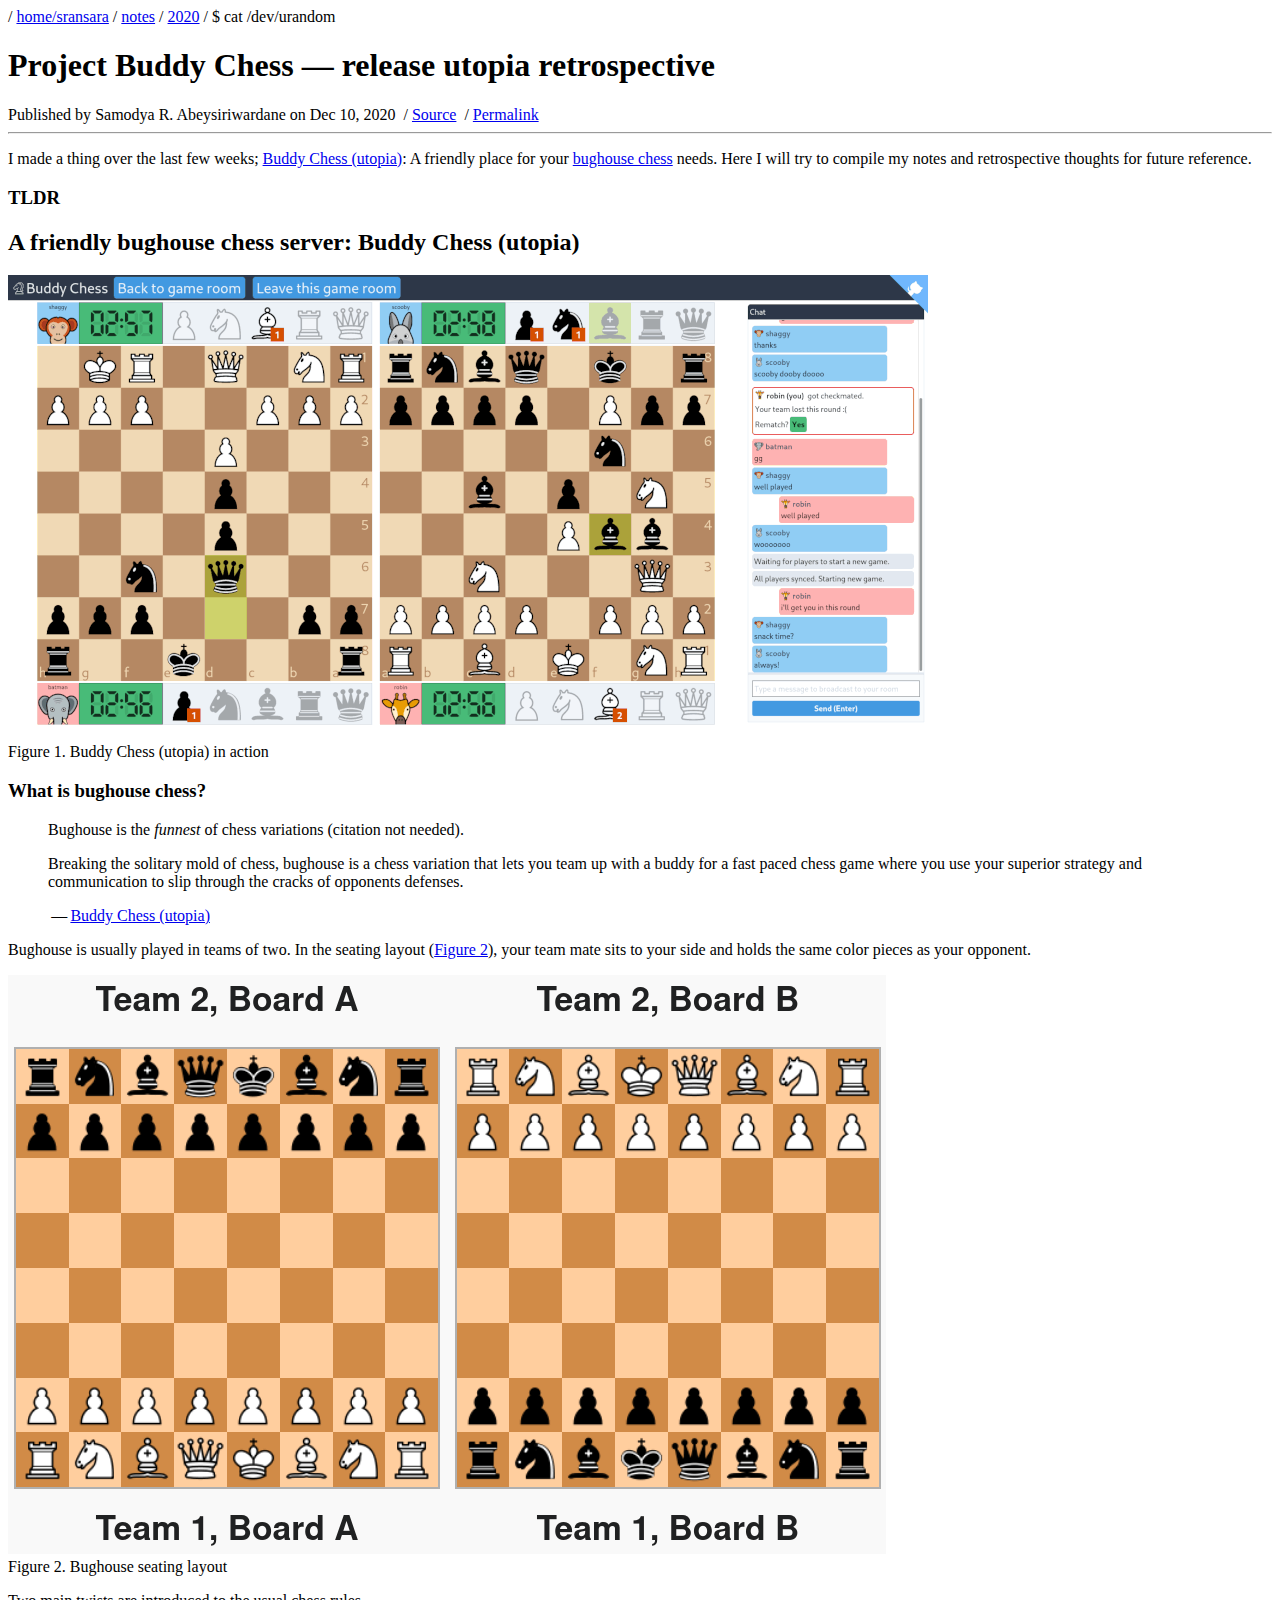
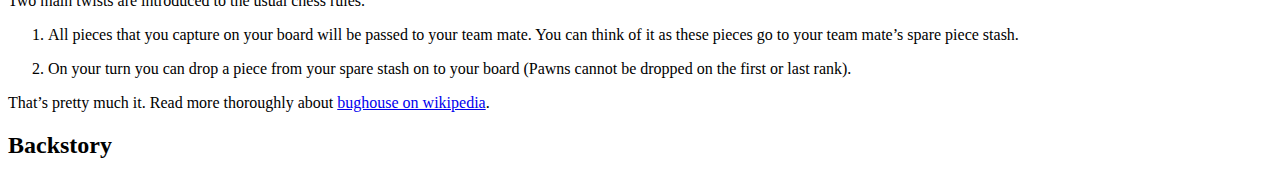
==== notes/2020/project-buddy-chess-release-utopia-retrospective/index.html @ d3d21688 "deploy: bf80688c7522bb5bf9d9b490c5b2b68803d8c7e9" ====
<!doctype html><html lang=en><head><meta charset=utf-8><meta name=viewport content="width=device-width,initial-scale=1"><link rel=apple-touch-icon sizes=180x180 href=/apple-touch-icon.png><link rel=icon type=image/png sizes=32x32 href=/favicon-32x32.png><link rel=icon type=image/png sizes=16x16 href=/favicon-16x16.png><link rel=manifest href=/site.webmanifest><title>Project Buddy Chess — release utopia retrospective &mdash; sransara</title><link rel=stylesheet href=https://develop-build--sransara-com.netlify.app/styles/main.min.css></head><body><main class="container leading-normal max-w-2xl mx-auto p-3"><div class="mb-6 text-sm font-mono"><span class="whitespace-no-wrap inline-block">/ <a class="underline text-blue-800 hover:text-blue-500" href=/>home/sransara</a></span>
<span class="whitespace-no-wrap inline-block">/ <a class="underline text-blue-800 hover:text-blue-500" href=/notes/>notes</a></span>
<span class="whitespace-no-wrap inline-block">/ <a class="underline text-blue-800 hover:text-blue-500" href=/notes/2020/>2020</a></span>
<span class="whitespace-no-wrap inline-block">/ $
<span class="text-gray-600 inline-block">cat /dev/urandom</span></span></div><h1 class="mb-2 text-5xl font-bold">Project Buddy Chess — release utopia retrospective</h1><span class="mb-2 text-gray-500 text-xs">Published
by <span class=text-gray-800>Samodya R. Abeysiriwardane</span>
on <span class=text-gray-800>Dec 10, 2020</span>
&nbsp;/&nbsp;<a class="underline text-blue-800 hover:text-blue-500" target=_blank rel="noopener noreferrer" href=https://github.com/sransara/sransara-com/tree/master/content/notes/2020/project-buddy-chess-release-utopia-retrospective/>Source</a>
&nbsp;/&nbsp;<a class="underline text-blue-800 hover:text-blue-500" href=https://develop-build--sransara-com.netlify.app/notes/2020/project-buddy-chess-release-utopia-retrospective/>Permalink</a></span><hr class="my-2 border-2 border-gray-700"><div id=article class=asciidoc><div class=paragraph><p>I made a thing over the last few weeks; <a href=https://utopia.buddychess.com/ target=_blank rel=noopener>Buddy Chess (utopia)</a>: A friendly place for your <a href=https://en.wikipedia.org/wiki/Bughouse_chess target=_blank rel=noopener>bughouse chess</a> needs.
Here I will try to compile my notes and retrospective thoughts for future reference.</p></div><h3 id=id:tldr class=discrete>TLDR</h3><div class=sect1><h2 id=id:a-friendly-bughouse-chess-server-buddy-chess-utopia><a class=anchor href=#id:a-friendly-bughouse-chess-server-buddy-chess-utopia></a>A friendly bughouse chess server: Buddy Chess (utopia)</h2><div class=sectionbody><div id=image:buddy-chess-utopia-screenshot class=imageblock><div class=content><img src=buddy-chess-utopia-screenshot.png alt="buddy chess utopia screenshot"></div><div class=title>Figure 1. Buddy Chess (utopia) in action</div></div><div class=sect2><h3 id=id:what-is-bughouse-chess><a class=anchor href=#id:what-is-bughouse-chess></a>What is bughouse chess?</h3><div class=quoteblock><blockquote><div class=paragraph><p>Bughouse is the <em>funnest</em> of chess variations (citation not needed).</p></div><div class=paragraph><p>Breaking the solitary mold of chess, bughouse is a chess variation that lets you team up with a buddy for a fast paced chess game where you use your superior strategy and communication to slip through the cracks of opponents defenses.</p></div><div class=paragraph><p> — <a href=https://utopia.buddychess.com/ target=_blank rel=noopener>Buddy Chess (utopia)</a></p></div></blockquote></div><div class=paragraph><p>Bughouse is usually played in teams of two. In the seating layout (<a href=#image:bughouse-seating-layout>Figure 2</a>), your team mate sits to your side and holds the same color pieces as your opponent.</p></div><div id=image:bughouse-seating-layout class=imageblock><div class=content><img src=bughouse-seating-layout.png alt="bughouse seating layout"></div><div class=title>Figure 2. Bughouse seating layout</div></div><div class=paragraph><p>Two main twists are introduced to the usual chess rules.</p></div><div class="olist arabic"><ol class=arabic><li><p>All pieces that you capture on your board will be passed to your team mate. You can think of it as these pieces go to your team mate’s spare piece stash.</p></li><li><p>On your turn you can drop a piece from your spare stash on to your board (Pawns cannot be dropped on the first or last rank).</p></li></ol></div><div class=paragraph><p>That’s pretty much it. Read more thoroughly about <a href=https://en.wikipedia.org/wiki/Bughouse_chess target=_blank rel=noopener>bughouse on wikipedia</a>.</p></div></div></div></div><div class=sect1><h2 id=id:backstory><a class=anchor href=#id:backstory></a>Backstory</h2><div class=sectionbody></div></div></div></main><script>(function(){})();</script><script defer src=https://static.cloudflareinsights.com/beacon.min.js data-cf-beacon='{"token": "7e685cdfbe6e496396ca70a124dadd1a"}'></script></body></html>
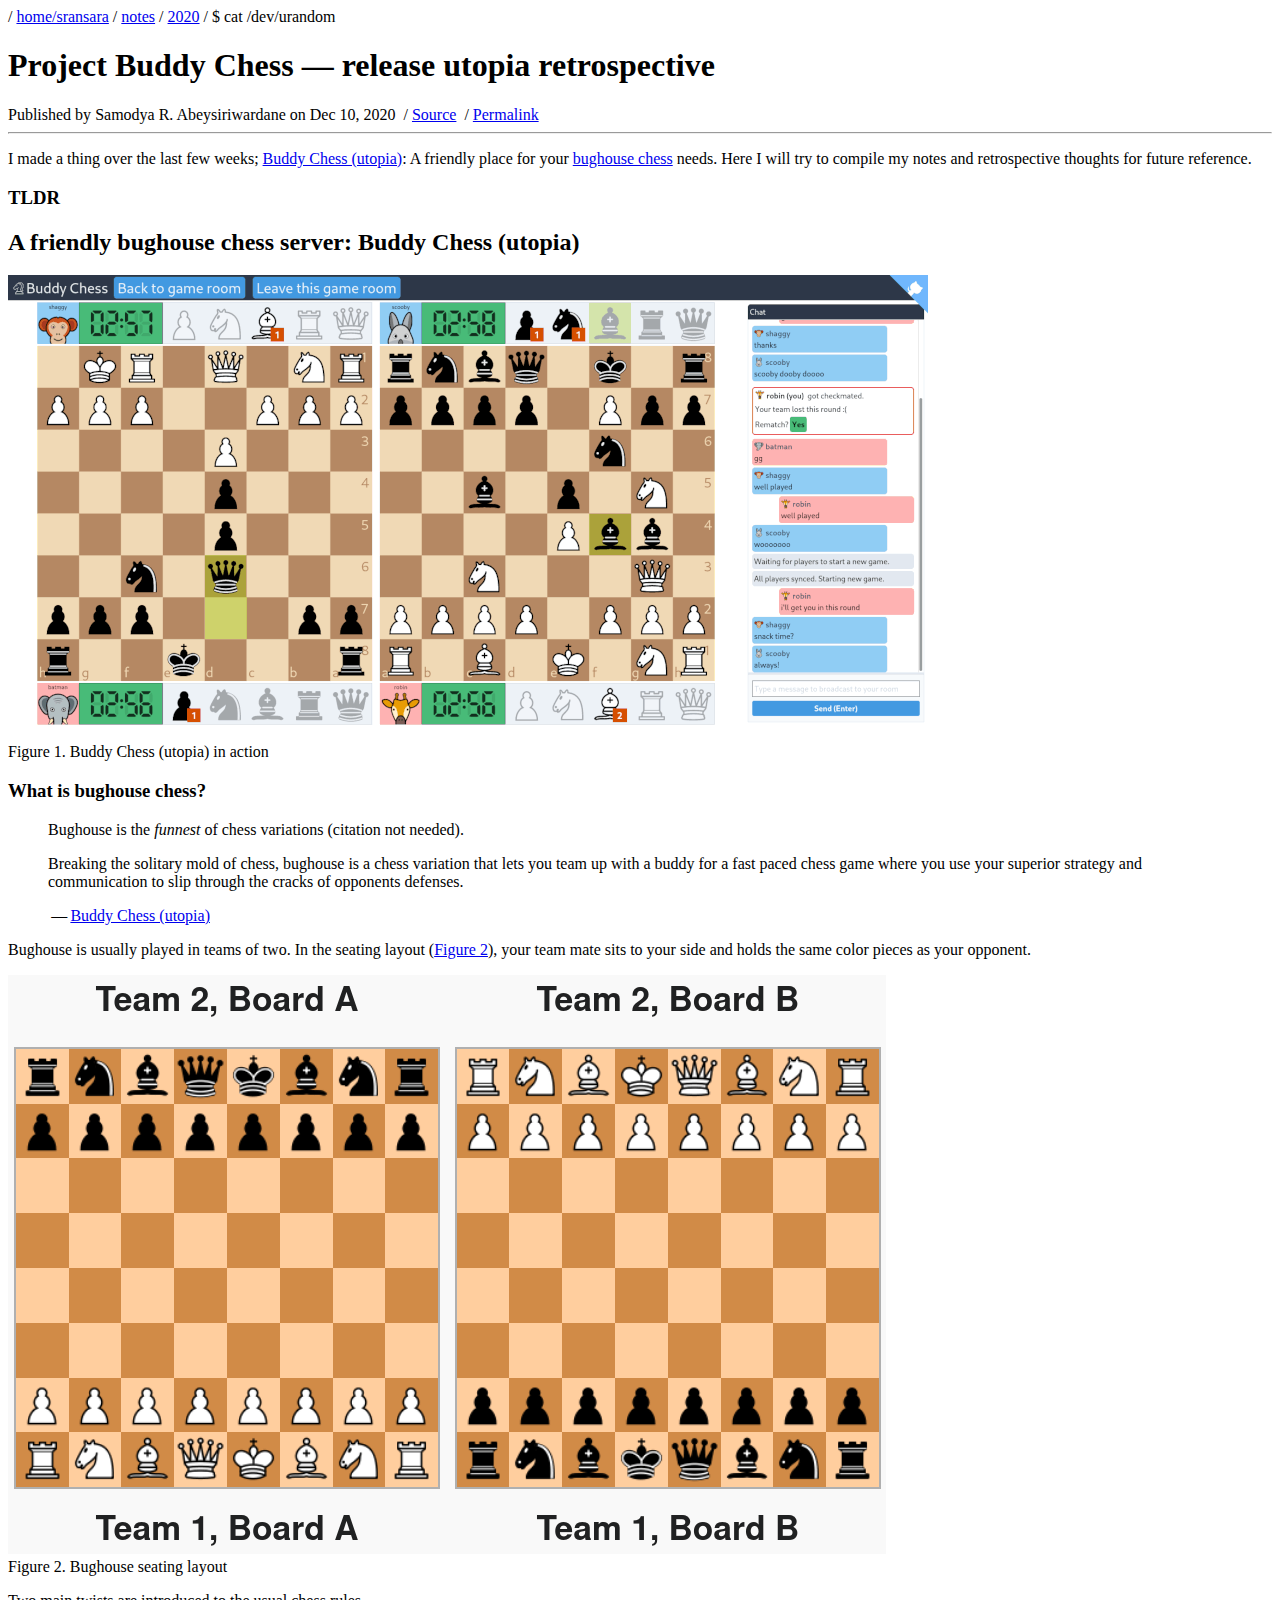
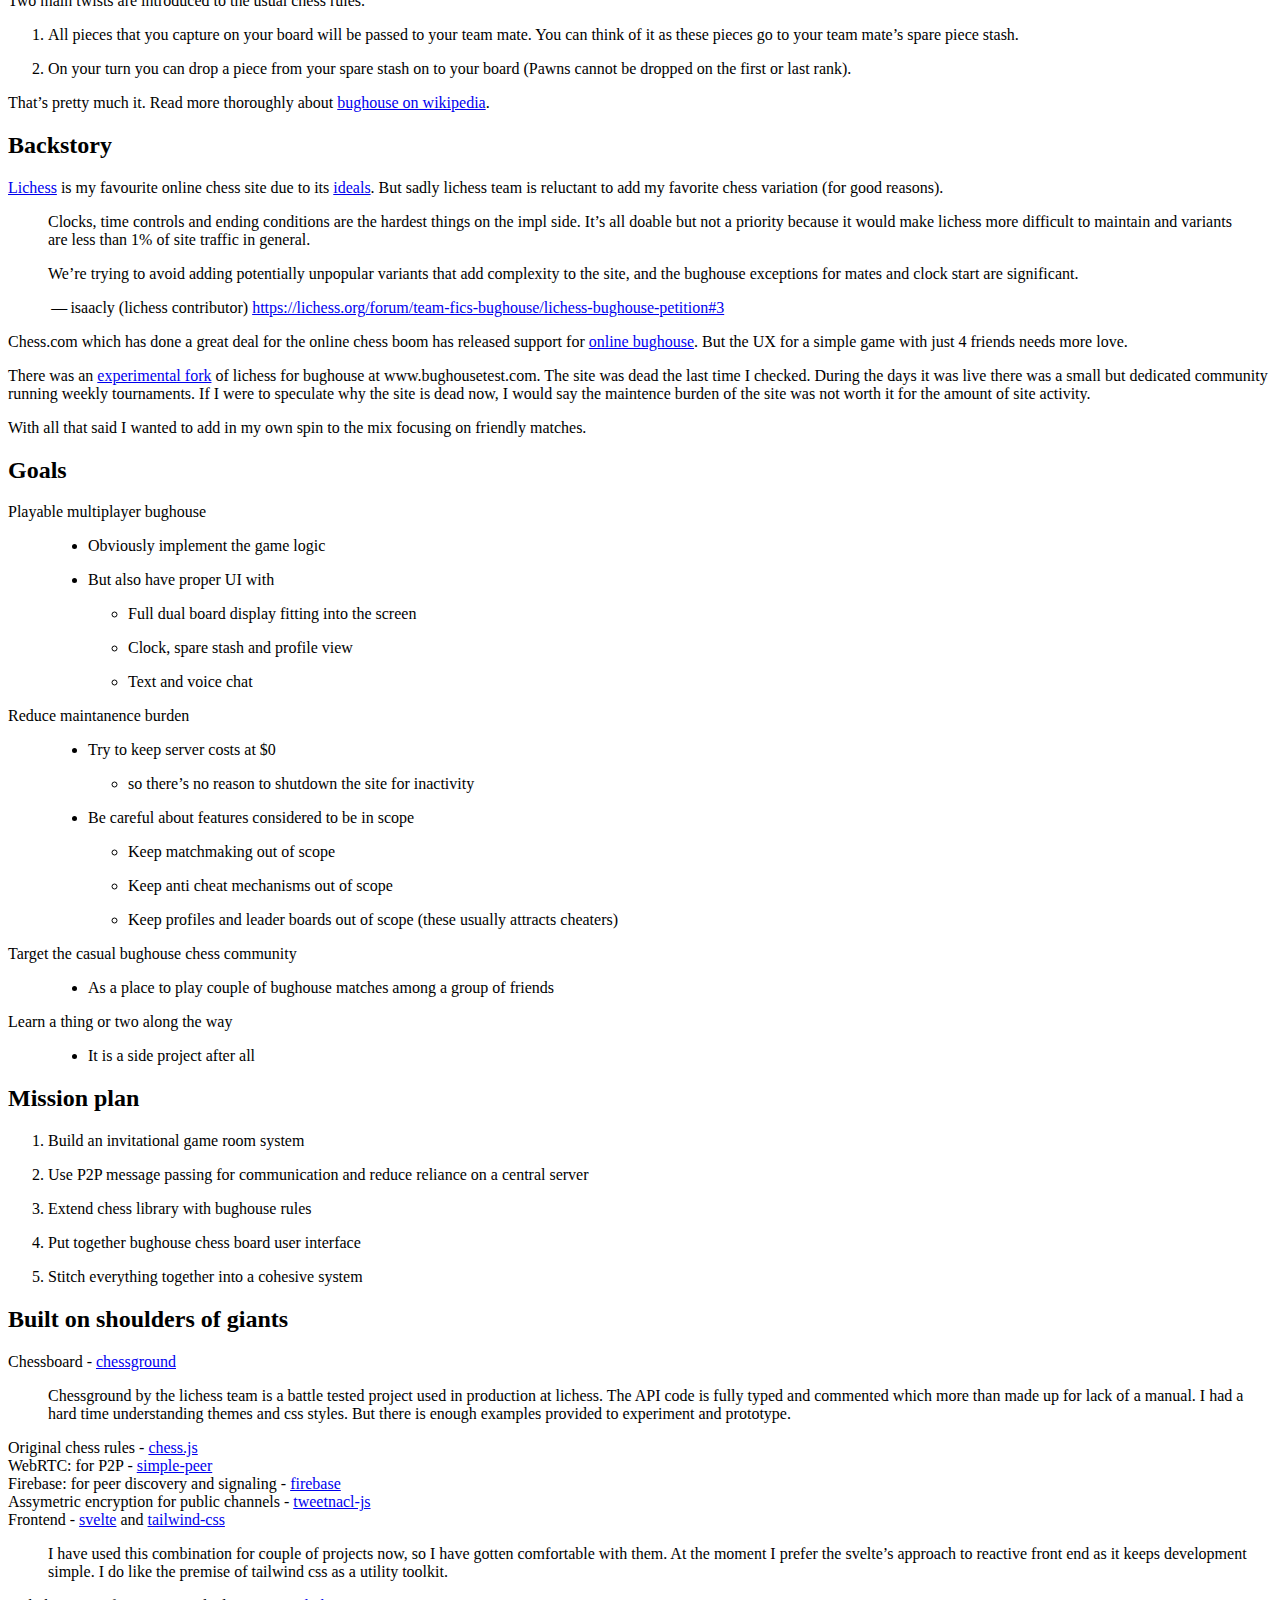
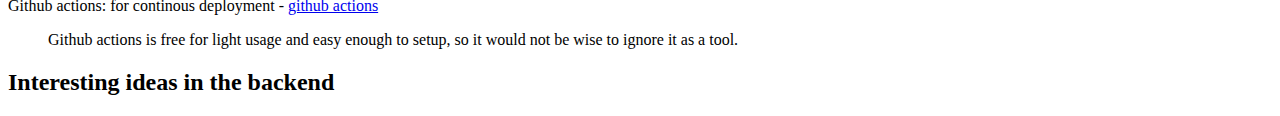
==== commit 3378fe8c: "deploy: f7590053d52d62ed5bd9d90a1aa7a26abf3c97f1" ====
--- a/notes/2020/project-buddy-chess-release-utopia-retrospective/index.html
+++ b/notes/2020/project-buddy-chess-release-utopia-retrospective/index.html
@@ -7,4 +7,15 @@
 on <span class=text-gray-800>Dec 10, 2020</span>
 &nbsp;/&nbsp;<a class="underline text-blue-800 hover:text-blue-500" target=_blank rel="noopener noreferrer" href=https://github.com/sransara/sransara-com/tree/master/content/notes/2020/project-buddy-chess-release-utopia-retrospective/>Source</a>
 &nbsp;/&nbsp;<a class="underline text-blue-800 hover:text-blue-500" href=https://develop-build--sransara-com.netlify.app/notes/2020/project-buddy-chess-release-utopia-retrospective/>Permalink</a></span><hr class="my-2 border-2 border-gray-700"><div id=article class=asciidoc><div class=paragraph><p>I made a thing over the last few weeks; <a href=https://utopia.buddychess.com/ target=_blank rel=noopener>Buddy Chess (utopia)</a>: A friendly place for your <a href=https://en.wikipedia.org/wiki/Bughouse_chess target=_blank rel=noopener>bughouse chess</a> needs.
-Here I will try to compile my notes and retrospective thoughts for future reference.</p></div><h3 id=id:tldr class=discrete>TLDR</h3><div class=sect1><h2 id=id:a-friendly-bughouse-chess-server-buddy-chess-utopia><a class=anchor href=#id:a-friendly-bughouse-chess-server-buddy-chess-utopia></a>A friendly bughouse chess server: Buddy Chess (utopia)</h2><div class=sectionbody><div id=image:buddy-chess-utopia-screenshot class=imageblock><div class=content><img src=buddy-chess-utopia-screenshot.png alt="buddy chess utopia screenshot"></div><div class=title>Figure 1. Buddy Chess (utopia) in action</div></div><div class=sect2><h3 id=id:what-is-bughouse-chess><a class=anchor href=#id:what-is-bughouse-chess></a>What is bughouse chess?</h3><div class=quoteblock><blockquote><div class=paragraph><p>Bughouse is the <em>funnest</em> of chess variations (citation not needed).</p></div><div class=paragraph><p>Breaking the solitary mold of chess, bughouse is a chess variation that lets you team up with a buddy for a fast paced chess game where you use your superior strategy and communication to slip through the cracks of opponents defenses.</p></div><div class=paragraph><p> — <a href=https://utopia.buddychess.com/ target=_blank rel=noopener>Buddy Chess (utopia)</a></p></div></blockquote></div><div class=paragraph><p>Bughouse is usually played in teams of two. In the seating layout (<a href=#image:bughouse-seating-layout>Figure 2</a>), your team mate sits to your side and holds the same color pieces as your opponent.</p></div><div id=image:bughouse-seating-layout class=imageblock><div class=content><img src=bughouse-seating-layout.png alt="bughouse seating layout"></div><div class=title>Figure 2. Bughouse seating layout</div></div><div class=paragraph><p>Two main twists are introduced to the usual chess rules.</p></div><div class="olist arabic"><ol class=arabic><li><p>All pieces that you capture on your board will be passed to your team mate. You can think of it as these pieces go to your team mate’s spare piece stash.</p></li><li><p>On your turn you can drop a piece from your spare stash on to your board (Pawns cannot be dropped on the first or last rank).</p></li></ol></div><div class=paragraph><p>That’s pretty much it. Read more thoroughly about <a href=https://en.wikipedia.org/wiki/Bughouse_chess target=_blank rel=noopener>bughouse on wikipedia</a>.</p></div></div></div></div><div class=sect1><h2 id=id:backstory><a class=anchor href=#id:backstory></a>Backstory</h2><div class=sectionbody></div></div></div></main><script>(function(){})();</script><script defer src=https://static.cloudflareinsights.com/beacon.min.js data-cf-beacon='{"token": "7e685cdfbe6e496396ca70a124dadd1a"}'></script></body></html>+Here I will try to compile my notes and retrospective thoughts for future reference.</p></div><h3 id=id:tldr class=discrete>TLDR</h3><div class=sect1><h2 id=id:a-friendly-bughouse-chess-server-buddy-chess-utopia><a class=anchor href=#id:a-friendly-bughouse-chess-server-buddy-chess-utopia></a>A friendly bughouse chess server: Buddy Chess (utopia)</h2><div class=sectionbody><div id=image:buddy-chess-utopia-screenshot class=imageblock><div class=content><img src=buddy-chess-utopia-screenshot.png alt="buddy chess utopia screenshot"></div><div class=title>Figure 1. Buddy Chess (utopia) in action</div></div><div class=sect2><h3 id=id:what-is-bughouse-chess><a class=anchor href=#id:what-is-bughouse-chess></a>What is bughouse chess?</h3><div class=quoteblock><blockquote><div class=paragraph><p>Bughouse is the <em>funnest</em> of chess variations (citation not needed).</p></div><div class=paragraph><p>Breaking the solitary mold of chess, bughouse is a chess variation that lets you team up with a buddy for a fast paced chess game where you use your superior strategy and communication to slip through the cracks of opponents defenses.</p></div><div class=paragraph><p> — <a href=https://utopia.buddychess.com/ target=_blank rel=noopener>Buddy Chess (utopia)</a></p></div></blockquote></div><div class=paragraph><p>Bughouse is usually played in teams of two. In the seating layout (<a href=#image:bughouse-seating-layout>Figure 2</a>), your team mate sits to your side and holds the same color pieces as your opponent.</p></div><div id=image:bughouse-seating-layout class=imageblock><div class=content><img src=bughouse-seating-layout.png alt="bughouse seating layout"></div><div class=title>Figure 2. Bughouse seating layout</div></div><div class=paragraph><p>Two main twists are introduced to the usual chess rules.</p></div><div class="olist arabic"><ol class=arabic><li><p>All pieces that you capture on your board will be passed to your team mate. You can think of it as these pieces go to your team mate’s spare piece stash.</p></li><li><p>On your turn you can drop a piece from your spare stash on to your board (Pawns cannot be dropped on the first or last rank).</p></li></ol></div><div class=paragraph><p>That’s pretty much it. Read more thoroughly about <a href=https://en.wikipedia.org/wiki/Bughouse_chess target=_blank rel=noopener>bughouse on wikipedia</a>.</p></div></div></div></div><div class=sect1><h2 id=id:backstory><a class=anchor href=#id:backstory></a>Backstory</h2><div class=sectionbody><div class=paragraph><p><a href=http://lichess.org target=_blank rel=noopener>Lichess</a> is my favourite online chess site due to its <a href=https://lichess.org/blog/U4skkUQAAEAAhIGz/why-is-lichess-free target=_blank rel=noopener>ideals</a>.
+But sadly lichess team is reluctant to add my favorite chess variation (for good reasons).</p></div><div class=quoteblock><blockquote><div class=paragraph><p>Clocks, time controls and ending conditions are the hardest things on the impl side.
+It’s all doable but not a priority because it would make lichess more difficult to maintain and variants are less than 1% of site traffic in general.</p></div><div class=paragraph><p>We’re trying to avoid adding potentially unpopular variants that add complexity to the site, and the bughouse exceptions for mates and clock start are significant.</p></div><div class=paragraph><p> — isaacly (lichess contributor) <a href=https://lichess.org/forum/team-fics-bughouse/lichess-bughouse-petition#3 class=bare>https://lichess.org/forum/team-fics-bughouse/lichess-bughouse-petition#3</a></p></div></blockquote></div><div class=paragraph><p>Chess.com which has done a great deal for the online chess boom has released support for <a href=https://www.chess.com/bughouse target=_blank rel=noopener>online bughouse</a>.
+But the UX for a simple game with just 4 friends needs more love.</p></div><div class=paragraph><p>There was an <a href="https://www.youtube.com/watch?v=Q2oxnkwvO_E&t=1s" target=_blank rel=noopener>experimental fork</a> of lichess for bughouse at www.bughousetest.com.
+The site was dead the last time I checked.
+During the days it was live there was a small but dedicated community running weekly tournaments.
+If I were to speculate why the site is dead now, I would say the maintence burden of the site was not worth it for the amount of site activity.</p></div><div class=paragraph><p>With all that said I wanted to add in my own spin to the mix focusing on friendly matches.</p></div></div></div><div class=sect1><h2 id=id:goals><a class=anchor href=#id:goals></a>Goals</h2><div class=sectionbody><div class=dlist><dl><dt class=hdlist1>Playable multiplayer bughouse</dt><dd><div class=ulist><ul><li><p>Obviously implement the game logic</p></li><li><p>But also have proper UI with</p><div class=ulist><ul><li><p>Full dual board display fitting into the screen</p></li><li><p>Clock, spare stash and profile view</p></li><li><p>Text and voice chat</p></li></ul></div></li></ul></div></dd><dt class=hdlist1>Reduce maintanence burden</dt><dd><div class=ulist><ul><li><p>Try to keep server costs at $0</p><div class=ulist><ul><li><p>so there’s no reason to shutdown the site for inactivity</p></li></ul></div></li><li><p>Be careful about features considered to be in scope</p><div class=ulist><ul><li><p>Keep matchmaking out of scope</p></li><li><p>Keep anti cheat mechanisms out of scope</p></li><li><p>Keep profiles and leader boards out of scope (these usually attracts cheaters)</p></li></ul></div></li></ul></div></dd><dt class=hdlist1>Target the casual bughouse chess community</dt><dd><div class=ulist><ul><li><p>As a place to play couple of bughouse matches among a group of friends</p></li></ul></div></dd><dt class=hdlist1>Learn a thing or two along the way</dt><dd><div class=ulist><ul><li><p>It is a side project after all</p></li></ul></div></dd></dl></div></div></div><div class=sect1><h2 id=id:mission-plan><a class=anchor href=#id:mission-plan></a>Mission plan</h2><div class=sectionbody><div class="olist arabic"><ol class=arabic><li><p>Build an invitational game room system</p></li><li><p>Use P2P message passing for communication and reduce reliance on a central server</p></li><li><p>Extend chess library with bughouse rules</p></li><li><p>Put together bughouse chess board user interface</p></li><li><p>Stitch everything together into a cohesive system</p></li></ol></div></div></div><div class=sect1><h2 id=id:built-on-shoulders-of-giants><a class=anchor href=#id:built-on-shoulders-of-giants></a>Built on shoulders of giants</h2><div class=sectionbody><div class=dlist><dl><dt class=hdlist1>Chessboard - <a href=https://github.com/ornicar/chessground target=_blank rel=noopener>chessground</a></dt><dd><p>Chessground by the lichess team is a battle tested project used in production at lichess.
+The API code is fully typed and commented which more than made up for lack of a manual.
+I had a hard time understanding themes and css styles.
+But there is enough examples provided to experiment and prototype.</p></dd><dt class=hdlist1>Original chess rules - <a href=https://github.com/jhlywa/chess.js target=_blank rel=noopener>chess.js</a></dt><dt class=hdlist1>WebRTC: for P2P - <a href=https://github.com/feross/simple-peer target=_blank rel=noopener>simple-peer</a></dt><dt class=hdlist1>Firebase: for peer discovery and signaling - <a href=https://firebase.google.com target=_blank rel=noopener>firebase</a></dt><dt class=hdlist1>Assymetric encryption for public channels - <a href=https://github.com/dchest/tweetnacl-js target=_blank rel=noopener>tweetnacl-js</a></dt><dt class=hdlist1>Frontend - <a href=https://svelte.dev/ target=_blank rel=noopener>svelte</a> and <a href=https://tailwindcss.com/ target=_blank rel=noopener>tailwind-css</a></dt><dd><p>I have used this combination for couple of projects now, so I have gotten comfortable with them.
+At the moment I prefer the svelte’s approach to reactive front end as it keeps development simple.
+I do like the premise of tailwind css as a utility toolkit.</p></dd><dt class=hdlist1>Github actions: for continous deployment - <a href=https://github.com/features/actions target=_blank rel=noopener>github actions</a></dt><dd><p>Github actions is free for light usage and easy enough to setup, so it would not be wise to ignore it as a tool.</p></dd></dl></div></div></div><div class=sect1><h2 id=id:interesting-ideas-in-the-backend><a class=anchor href=#id:interesting-ideas-in-the-backend></a>Interesting ideas in the backend</h2><div class=sectionbody></div></div></div></main><script>(function(){})();</script><script defer src=https://static.cloudflareinsights.com/beacon.min.js data-cf-beacon='{"token": "7e685cdfbe6e496396ca70a124dadd1a"}'></script></body></html>